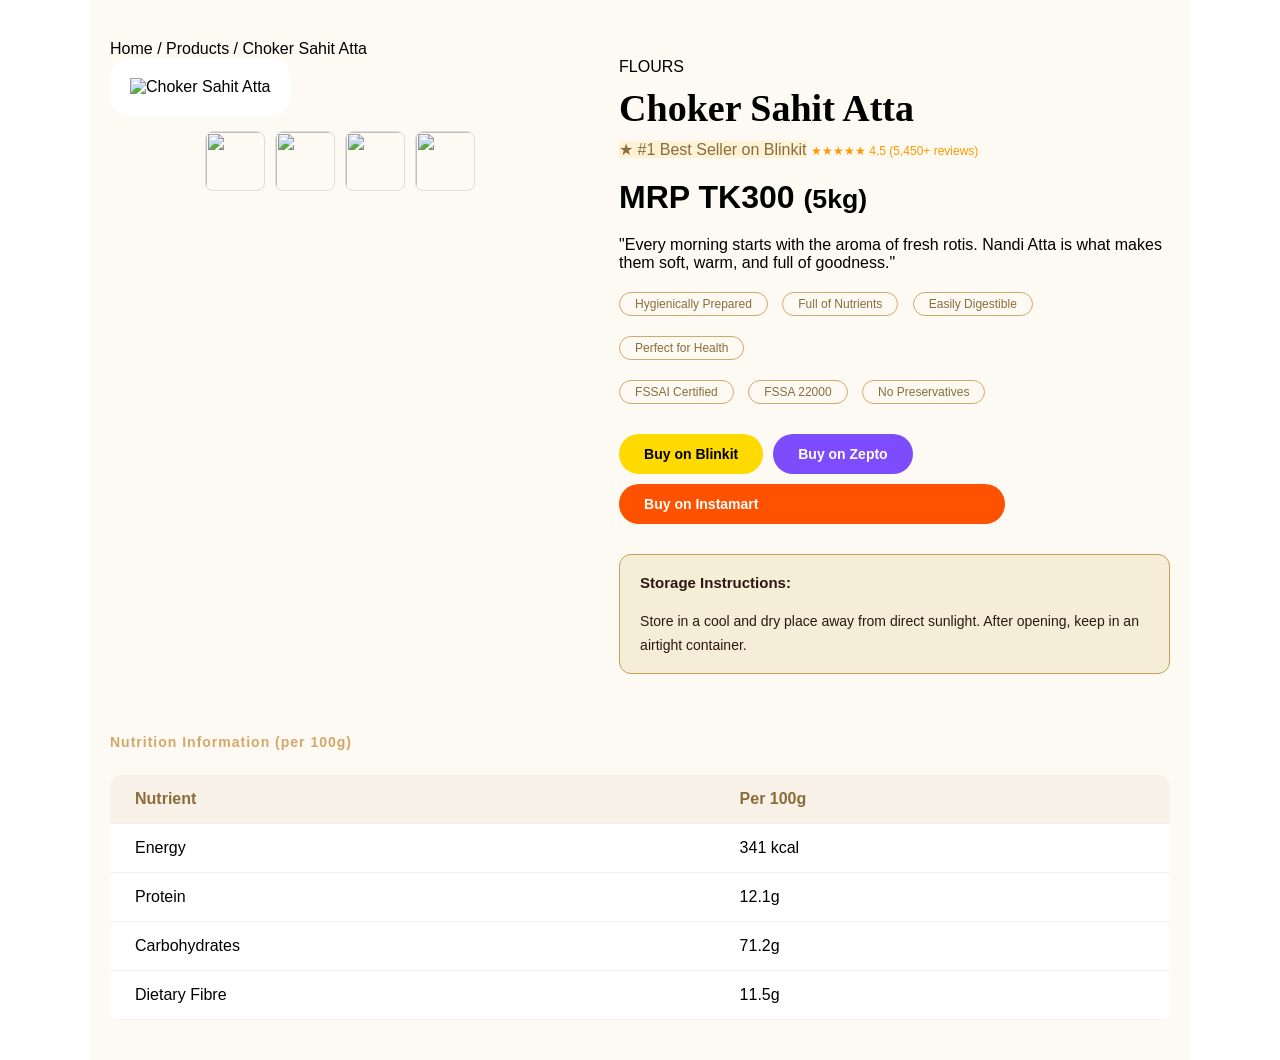
==== product.html @ 0e4a6b75 "Add files via upload" ====
<!DOCTYPE html>
<html lang="en">

<head>
    <meta charset="UTF-8">
    <meta name="viewport" content="width=device-width, initial-scale=1.0">
    <title>Ecavo Clone-Product</title>
    <link rel="stylesheet" href="style.css">
</head>

<body>
    <section class="product-page">
        <!-- Breadcrumbs -->
        <nav class="breadcrumbs">Home / Products / Choker Sahit Atta</nav>

        <div class="product-main">
            <!-- Left: Image Gallery -->
            <div class="product-gallery">
                <div class="main-img">
                    <img src="https://ecavo.in/product-images/atta-red-mockup.webp" alt="Choker Sahit Atta">
                </div>
                <div class="thumbnails">
                    <img src="https://ecavo.in/product-images/atta-red-mockup.webp" class="active">
                    <img src="https://ecavo.in/product-images/choker-sahit-atta-blinkit-1.webp">
                    <img src="https://ecavo.in/product-images/choker-sahit-atta-blinkit-3.webp">
                    <img src="https://ecavo.in/product-images/food-rotis-premium.webp">
                </div>
            </div>

            <!-- Right: Product Details -->
            <div class="product-details">
                <span class="category-tag">FLOURS</span>
                <h1>Choker Sahit Atta</h1>

                <div class="badge-row">
                    <span class="best-seller">★ #1 Best Seller on Blinkit</span>
                    <span class="rating">★★★★★ 4.5 (5,450+ reviews)</span>
                </div>

                <div class="price-box">
                    <span class="mrp">MRP TK300</span> <small>(5kg)</small>
                </div>

                <p class="product-quote">"Every morning starts with the aroma of fresh rotis. Nandi Atta is what makes
                    them soft, warm, and full of goodness."</p>

                <div class="feature-pills">
                    <span>Hygienically Prepared</span>
                    <span>Full of Nutrients</span>
                    <span>Easily Digestible</span>
                    <span>Perfect for Health</span>
                    <div class="certification">
                    <span> FSSAI Certified</span>
                    <span>FSSA 22000</span>
                    <span>No Preservatives</span>
                    </div>
                </div>

                

                <div class="buy-buttons">
                    <a href="#" class="btn blinkit">Buy on Blinkit</a>
                    <a href="#" class="btn zepto">Buy on Zepto</a>
                    <a href="#" class="btn instamart">Buy on Instamart</a>
                </div>

                <div class="storage-info">
                    <strong>Storage Instructions:</strong>
                    <p>Store in a cool and dry place away from direct sunlight. After opening, keep in an airtight
                        container.</p>
                </div>
            </div>
        </div>

        <!-- Nutrition Table -->
        <div class="nutrition-section">
            <h3>Nutrition Information (per 100g)</h3>
            <table class="nutrition-table">
                <tr>
                    <th>Nutrient</th>
                    <th>Per 100g</th>
                </tr>
                <tr>
                    <td>Energy</td>
                    <td>341 kcal</td>
                </tr>
                <tr>
                    <td>Protein</td>
                    <td>12.1g</td>
                </tr>
                <tr>
                    <td>Carbohydrates</td>
                    <td>71.2g</td>
                </tr>
                <tr>
                    <td>Dietary Fibre</td>
                    <td>11.5g</td>
                </tr>
            </table>
        </div>
    </section>

</body>

</html>
---- style.css ----
:root {
  --bg-color: #fdfaf3;
  --text-color: #4a4a4a;
  --border-color: #e0e0e0;
  --dark-bg: #1a140f;
  --gold: #c5a059;
}

/* Base Reset */
* {
  margin: 0;
  padding: 0;
  box-sizing: border-box;
  font-family: Arial, Helvetica, sans-serif;
}

.container {
  max-width: 1200px;
  margin: 0 auto;
  display: flex;
  justify-content: space-between;
  align-items: center;

}

/* Sub-Nav Bar Styling */
.sub-nav {
  background-color: #2b1810;
  padding: 8px 0;
  font-size: 13px;
}

.sub-nav .container {
  display: flex;
  justify-content: flex-end;
  max-width: 100%;
  padding: 0px 40px;
}

.sub-nav a {
  color: #ccc;
  text-decoration: none;
  margin-left: 25px;
  font-size: 12px;
}

.sub-nav a:hover {
  color: #C8A35F;
}

.sub-links {
  list-style: none;
  display: flex;
}

.sub-links li a {
  color: rgba(250, 245, 232, 0.65);
  ;
  text-decoration: none;
  margin-left: 20px;
}

/* Main Nav Bar Styling */
.main-nav {
  background-color: #fffaf5;
  padding: 20px 0;
  border-bottom: 1px solid #eee;
}

.logo {
  font-size: 24px;
  font-weight: bold;
  color: #000;
  cursor: pointer;
}

.nav-links {
  list-style: none;
  display: flex;
  align-items: center;
}


.nav-links li a {

  text-decoration: none;
  color: #4a4a4a;
  padding: 0 15px;
  font-size: 15px;
  transition: color 0.3s ease;
}

.nav-links li a:hover {
  text-decoration: underline;
  text-underline-offset: 12px;
  text-decoration-thickness: 2px;
  color: #000;
}

.nav-links li .order-btn:hover {
  text-decoration: none;
  background-color: #5a1520;
}

/* "Order Now" Button Styling */
.order-btn {
  background-color: #7d1c2b;
  color: #fff !important;
  padding: 7px 20px !important;
  border-radius: 25px;
  font-weight: bold;
}

/* Language Switcher */
.lang-switcher {
  border: 1px solid #e0e0e0;
  padding: 5px 15px;
  border-radius: 20px;
  font-size: 13px;
  color: #888;
}

.lang-switcher:hover {
  background-color: #e8e3d8;
  transition: 3s;
}

.lang-switcher .active {
  color: #c5a059;
  font-weight: bold;
}

.menu-toggle {
  display: none;
}

/*hero*/

.hero {
  background: linear-gradient(rgba(0, 0, 0, 0.5), rgba(0, 0, 0, 0.5)),
    url('https://ecavo.in/hero-bg.webp');
  background-size: cover;
  background-position: center;
  background-repeat: no-repeat;
  color: white;
  padding: 80px 0;
  height: 80vh;
  display: flex;
  align-items: center;
  animation-name: zoom;
  animation-duration: 30s;
  animation-iteration-count: infinite;
  object-fit: cover;
  animation-timing-function: ease-in-out;
}

@keyframes zoom {
  0% {
    background-position: top center;
  }

  50% {
    background-position: center;
  }

  100% {
    background-position: top center;
  }
}

.hero-wrapper {
  display: flex;
  justify-content: space-between;
  align-items: center;
}

/* Text Content Styling */
.hero-content {
  flex: 1;
  max-width: 600px;
}

.tagline_1 {
  font-size: 14px;
  letter-spacing: 2px;
  color: #ccc;
  margin-bottom: 10px;
}

.hero-content h1 {
  font-size: 48px;
  line-height: 1.2;
  margin-bottom: 20px;
  font-weight: bold;
}

.description {
  font-size: 18px;
  margin-bottom: 30px;
  opacity: 0.9;
  line-height: 1.5;
}

/* Buttons Side-by-Side */
.hero-buttons {
  display: flex;
  gap: 15px;
}

.order-btn {
  background-color: #7b1e2b;
  /* Matching red color */
  color: white;
  border: none;
  padding: 15px 30px;
  border-radius: 8px;
  font-weight: bold;
  cursor: pointer;
}

.view-btn {
  background-color: transparent;
  color: white;
  border: 1px solid white;
  padding: 15px 30px;
  border-radius: 8px;
  font-weight: bold;
  cursor: pointer;
}

/* Image and Badge Styling */
.hero-image {
  flex: 1;
  text-align: center;
  position: relative;
  animation-name: float;
  animation-duration: 3s;
  animation-iteration-count: infinite;
}

.hero-image img {
  max-width: 18.75rem;
}

.badge {
  position: absolute;
  bottom: 20px;
  right: 0;
  background-color: #e3c08d;
  /* Tan badge color */
  color: #333;
  padding: 8px 15px;
  border-radius: 5px;
  font-weight: bold;
  font-size: 12px;
  animation-name: float;
  animation-duration: 3s;
  animation-iteration-count: infinite;
}

@keyframes float {
  0% {
    transform: translateY(0);
  }

  50% {
    transform: translateY(-5px);
  }
}


/*section 2 */


.product-info-section {
  font-family: Arial, sans-serif;
  background-color: #fdfaf3;
  /* Cream background from image */
  padding: 20px 0;
  border-top: 1px solid #eee;
}

/* Features Banner styling */
.features-banner {
  display: flex;
  justify-content: center;
  flex-wrap: wrap;
  gap: 15px;
  padding-bottom: 20px;
  border-bottom: 1px solid #e0e0e0;
  font-size: 14px;
  color: #444;
}

.feature-item {
  display: flex;
  align-items: center;
  flex-wrap: wrap;
  gap: .75rem;
  border-radius: 30px;
  background-color: #fffdf7;
  border: 1px solid#ece5d2;
  padding: 5px 10px;
  color: black;

  transition:
    border-color .5s ease,
    box-shadow .5s ease,
    transform .5s ease;

}

.feature-item:hover {
  border-color: #C8A35F;
  box-shadow: 0 0 1px 0 #c8a35f;
  transform: translateY(-1px);
}

/* Buy Section styling */
.buy-section {
  display: flex;
  align-items: center;
  justify-content: center;
  flex-wrap: wrap;
  gap: 15px;
  padding-top: 20px;
}

.buy-label {
  font-weight: bold;
  color: #888;
  font-size: 12px;
  letter-spacing: 1px;
}

.shop-buttons {
  display: flex;
  gap: 10px;
}

.btn {
  padding: 8px 18px;
  border-radius: 8px;
  text-decoration: none;
  font-weight: bold;
  color: white;
  font-size: 14px;
}

/* Button Colors */
.btn-blinkit {
  background-color: #ffd500;
  color: #000;
}

.btn-blinkit:hover {
  background-color: #f9e064;
}

.btn-zepto {
  background-color: #7d4cfc;
}

.btn-zepto:hover {
  background-color: #9b76f9;
}

.btn-instamart {
  background-color: #ff5200;
}

.btn-instamart:hover {
  background-color: #f77e45;
}

.btn-bigbasket {
  background-color: #84c225;
}

.btn-bigbasket:hover {
  background-color: #b4ec60;
}

.retail-info {
  font-size: 12px;
  color: #aaa;
}



/*section 3*/

.promo-grid {
  display: flex;
  background-color: var(--dark-bg);
  min-height: 400px;
  color: white;
  text-align: center;
  overflow: hidden;
}

.grid-item {
  flex: 1;
  display: flex;
  flex-direction: column;
  justify-content: center;
  align-items: center;
}

.grid-item img {
  width: 100%;
  height: 100%;
  object-fit: cover;
}

/* Middle Content Styling */
.text-center {
  padding: 40px;
}

.subtitle {
  color: var(--gold);
  font-size: 12px;
  letter-spacing: 2px;
  margin-bottom: 20px;
}

h1 {
  font-family: 'Playfair Display', serif;
  /* Use a serif font */
  font-size: 3rem;
  margin-bottom: 20px;
}

.description {
  font-size: 14px;
  color: #ccc;
  margin-bottom: 30px;
  max-width: 300px;
}

.recipe-btn {
  background-color: var(--gold);
  color: black;
  padding: 12px 25px;
  border-radius: 25px;
  text-decoration: none;
  font-weight: bold;
}

/* Fixed Right Banner */
.fixed-banner {
  position: fixed;
  right: 0;
  top: 50%;
  transform: translateY(-50%);
  /* Centers the image perfectly vertically */
  z-index: 9999;
  /* Keeps it above all other content */
  display: block;
}

.fixed-banner img {
  width: 60px;
  /* Adjust width to fit your design */
  height: auto;
  display: block;
  transition: transform 0.3s ease;
}

/* Optional: Subtle hover effect */
.fixed-banner:hover img {
  transform: scale(1.05);
}


/*section 4*/

.announcement-bar1 {
  background-color: #f0f9f4;
  padding: 12px;
  color: #444;
  border-bottom: 1px solid #e0ece6;
}

.announcement-bar {
  display: flex;
  justify-content: center;
  align-items: center;
  gap: 10px;
  flex-wrap: wrap;
  background-color: #f5eee4;
  padding: 12px;
  text-align: center;
  font-size: 13px;
  color: #444;
  border-bottom: 1px solid #e0ece6;
}

.announcement-bar a {
  color: #000;
  font-weight: bold;
  text-decoration: underline;
}

.recipe-section {
  background-color: #faf5e8;
  padding: 48px 0;
  display: flex;
  justify-content: center;
}

/* The Main Card */
.recipe-card {
  background-color: #ffffff;
  display: flex;
  width: 100%;
  max-width: 1000px;
  border-radius: 30px;
  /* Large curved corners */
  overflow: hidden;
  /* Clips image to the corners */
  min-height: 100px;
}

/* Left Side: Image Area */
.recipe-image-container {
  flex: 1;
  /* Makes image slightly wider than text area */
  position: relative;
}

.recipe-image-container img {
  width: 100%;
  height: 100%;
  object-fit: cover;
  /* Prevents image stretching */
  display: block;
}

/* "Recipe of the Week" Tag */
.recipe-badge {
  position: absolute;
  top: 20px;
  left: 20px;
  background-color: rgba(94, 63, 41, 0.9);
  color: white;
  padding: 6px 15px;
  border-radius: 20px;
  font-size: 11px;
  font-weight: bold;
  letter-spacing: 1px;
}

/* Right Side: Text Area */
.recipe-details {
  flex: 1;
  padding: 0px 0 0px 50px;
  display: flex;
  flex-direction: column;
  justify-content: center;
}

.week-label {
  font-size: 12px;
  letter-spacing: 2px;
  color: #888;
  margin-bottom: 10px;
  text-transform: uppercase;
}

.recipe-title {
  font-family: 'Playfair Display', serif;
  /* Or Times New Roman */
  font-size: 42px;
  margin: 0 0 15px 0;
  color: #1a1a1a;
}

.recipe-text {
  color: #666;
  font-size: 16px;
  line-height: 1.5;
  margin-bottom: 25px;
}

/* Time and Ingredient Tags */
.recipe-info-row {
  display: flex;
  gap: 15px;
  margin-bottom: 35px;
  align-items: center;
}

.info-item {
  font-size: 14px;
  color: #444;
  display: flex;
  align-items: center;
  gap: 5px;
}

.tag-gray {
  background-color: #f5f5f5;
  padding: 4px 12px;
  border-radius: 15px;
}

/* Buttons */
.button-group {
  display: flex;
  gap: 15px;
}

.btn-view {
  background-color: #1a140f;
  color: white;
  padding: 12px 28px;
  border-radius: 25px;
  text-decoration: none;
  font-weight: bold;
  font-size: 14px;
}

.btn-kitchen {
  background-color: white;
  color: #1a1a1a;
  padding: 12px 28px;
  border-radius: 25px;
  text-decoration: none;
  border: 1px solid #ddd;
  font-weight: bold;
  font-size: 14px;
}

/*section 5*/

.stats-container {
  background-color: #2c1810;
  padding: 50px 20px;
  display: flex;
  flex-direction: column;
  align-items: center;
  text-align: center;
}

.section-title {
  color: #c7a252;
  font-size: 14px;
  letter-spacing: 2px;
  margin-bottom: 30px;
  font-weight: bold;
}

.stats-grid {
  display: grid;
  /*grid-template-columns: repeat(4, 1fr);*/
  grid-template-columns: repeat(auto-fit, minmax(240px, 1fr));
  gap: 20px;
  width: 100%;
  max-width: 1200px;

}


.stat-card {
  background-color: rgba(255, 255, 255, 0.03);
  border-radius: 15px;
  padding: 40px 20px;
  display: flex;
  flex-direction: column;
  align-items: center;
  justify-content: center;
  box-shadow: 0 0 2px 0 #c8a35f;
  transition:
    box-shadow .5s ease,
    transform .5s ease;
}

.stat-card:hover {
  background-color: rgba(255, 255, 255, 0.06);
  transform: translateY(-1px);
}

.icon-box {
  width: 40px;
  height: 40px;
  background-color: rgba(255, 255, 255, 0.08);
  border-radius: 8px;
  display: flex;
  align-items: center;
  justify-content: center;
  margin-bottom: 20px;
  font-size: 20px;
}

.stat-card h3 {
  color: #c5a059;
  font-size: 32px;
  margin: 0 0 10px 0;
  font-family: 'Playfair Display', serif;
}

.stat-card p {
  color: #999;
  font-size: 12px;
  letter-spacing: 1px;
  margin: 0;
  text-transform: uppercase;
}

.sub-text {
  font-size: 10px;
  color: #555;
  margin-top: 5px;
}


/*section 6*/

.testimonials-section {
  background-color: #fffdf7;
  max-width: 100vw;
  margin: 0 auto;
  font-family: 'Segoe UI', Tahoma, Geneva, Verdana, sans-serif;
}

/* Header Styles */

.testimonial {
  display: flex;
  flex-direction: column;
  padding: 64px 16px;
  justify-content: center;
  align-content: center;
  align-items: center;

}

.testimonial-header {
  text-align: center;
  margin: 0 0 40px 0;

}

.testimonial-header h2 {
  font-family: 'Segoe UI', Tahoma, Geneva, Verdana, sans-serif;
  font-size: 36px;
  font-weight: 700;
  margin: 0 0 16px 0;
  color: #2c1810;
}

.subtitle {
  font-family: 'Segoe UI', Tahoma, Geneva, Verdana, sans-serif;
  font-size: 13px;
  letter-spacing: 1.56px;
  margin: 0 0 12px 0;
  line-height: 20.8px;
  font-weight: 600;
  align-items: center;
  color: #9A7A2E;
}

.straight-from {
  font-family: 'Segoe UI', Tahoma, Geneva, Verdana, sans-serif;
  color: #6B5744;
  font-weight: 400;
  font-size: 17px;
  line-height: 29.75px;

}

.testimonial-grid {
  display: grid;
  /* grid-template-columns: repeat(3, 1fr); */
  grid-template-columns: repeat(auto-fit, minmax(300px, 1fr));
  gap: 24px;
  width: 100%;
  max-width: 1200px;
}


.t-card {
  background-color: #faf5e8;
  border-radius: 16px;
  border: 1px solid #cfc19a66;
  padding: 24px;
  display: flex;
  flex-direction: column;
  position: relative;
  transition: box-shadow 0.3s ease, transform 0.3s ease;

}

.t-card:hover {
  background-color: #FAF5E8;
  box-shadow: 0 4px 12px #2c21161a;
  transform: translateY(-2px);
}

.avatar {
  background-color: #5d1a1a;
  color: white;
  width: 40px;
  height: 40px;
  border-radius: 50%;
  display: flex;
  align-items: center;
  justify-content: center;
  font-weight: bold;
  margin-bottom: 20px;
}

.quote {
  font-size: 15px;
  line-height: 1.6;
  color: #444;
  margin-bottom: 20px;
}

.author strong {
  display: block;
  font-size: 14px;
}

.location {
  font-size: 12px;
  color: #888;
}

.product-tag {
  display: inline-block;
  background: #f8eaea;
  color: #5d1a1a;
  font-size: 10px;
  padding: 4px 10px;
  border-radius: 4px;
  margin-top: 15px;
  width: fit-content;
}

/* Brand Bar Styles */
.brand-label {
  font-family: 'Segoe UI', Tahoma, Geneva, Verdana, sans-serif;
  font-size: 15px;
  font-weight: 600;
  align-items: center;
  color: #6B5744;
  letter-spacing: 1.2px;
  text-align: center;
  width: 100%;
  margin-bottom: 20px;

}

.brand-bar {
  display: flex;
  flex-direction: column;
  text-align: center;
  width: 100%;
  align-items: center;
  justify-content: center;
  padding: 40px 0;
}

.brand-logos {
  display: grid;
  grid-template-columns: repeat(3, 1fr);
  justify-content: center;
  align-items: center;
  flex-wrap: wrap;
  margin: 0 auto;
  width: 100%;
  max-width: 860px;
  gap: 1.5rem;

}


.brand-item {
  font-family: 'Segoe UI', Tahoma, Geneva, Verdana, sans-serif;
  display: flex;
  flex-direction: column;
  justify-content: center;
  align-content: center;
  font-size: 13px;
  font-weight: 400;
  color: #6B5744;
  line-height: 17.55px;
  text-align: center;
  height: 70px;
  width: auto;

}

.brand-item img {
  /* display: block; */
  width: 100%;
  height: 100%;
  object-fit: contain;
  opacity: 0.78;
  padding-bottom: 15px;
  transition: opacity 0.3s ease, filter 0.3s ease;
}


/* Section 7 */
.difference-section {
  padding: 100px 20px;
  background-color: #ffffff;
  text-align: center;
  font-family: 'Segoe UI', Tahoma, sans-serif;
}

.header-content {
  margin-bottom: 50px;
}

.section-tag {
  color: #c5a059;
  /* Gold color */
  font-size: 12px;
  letter-spacing: 2.5px;
  font-weight: bold;
  margin-bottom: 12px;
  font-weight: 600;
}

.header-content h1 {
  font-family: 'Playfair Display', serif;
  font-size: 44px;
  color: #1a140f;
  margin: 0 0 10px 0;
  font-weight: 700;
}

.section-desc {
  color: #888;
  font-size: 16px;
  font-weight: 400;
}

/* The Grid */
.difference-grid {
  display: grid;
  /* Proper Responsive Grid */
  grid-template-columns: repeat(auto-fit, minmax(300px, 1fr));
  gap: 30px;
  max-width: 1200px;
  margin: 0 auto;
}

/* Card Styling */
.diff-card {
  background-color: #faf8f4;
  /* Light cream */
  border: 1px solid #ede8de;
  border-radius: 16px;
  min-height: 110px;
  text-align: left;
  transition: transform 0.3s ease;
}

.diff-card:hover {
  transform: translateY(-5px);
}

.icon-wrap .diff-card h3 {
  font-size: 17px;
  line-height: 27.55px;
  color: #2C1810;
  margin-bottom: 15px;
}

.diff-card p {
  font-size: 15px;
  color: #6B5744;
  line-height: 22.5px;
  margin: 0;
}


/* Section 8 */

.made-with-nandi {
  background-color: #1a140f;
  /* Dark background from image */
  padding: 80px 0;
  color: white;
  text-align: center;
}

.section-header {
  margin-bottom: 50px;
  padding: 0 20px;
}

.tagline_8 {
  color: #c5a059;
  font-size: 15px;
  margin: 0 0 12px 0;
  line-height: 24px;
  letter-spacing: 1.2px;
}

.title {
  font-family: 'Playfair Display';
  color: #FFFDF7;
  margin: 0 0 16px 0;
  font-size: 40px;
  line-height: 46px;

}

.description {
  color: #999;
  font-size: 17px;
  line-height: 27.2px;
  margin: 0 auto;
  max-width: 500px;
}

.recipe-slider {
  display: grid;
  grid-template-columns: repeat(auto-fit, minmax(240px, 1fr));
  gap: 30px;
  max-width: 1200px;
  margin: 0 auto;
  overflow-x: auto;
  /* Enables horizontal scroll */
  scroll-snap-type: x mandatory;
  /* Makes scrolling "snap" to cards */
  -webkit-overflow-scrolling: touch;
}

.recipe-slider::-webkit-scrollbar {
  display: none;
  /*Hides default scrollbar for Chrome/Safari*/
}

.recipe-card2 {
  display: flex;
  flex-direction: column;
  justify-content: center;
  align-items: center;
  min-width: 240px;
  background: #251e18;
  border-radius: 15px;
  overflow: hidden;
  text-align: left;
  flex-shrink: 0;
  scroll-snap-align: start;
}

.img-container {
  height: auto;
  width: auto;
}

.img-container img {
  width: 100%;
  height: 100%;
  object-fit: cover;
}

.card-info {
  padding: 20px;
}

.card-info h3 {
  font-size: 16px;
  margin: 0 0 5px 0;
}

.card-info p {
  font-size: 13px;
  color: #888;
  margin: 0;
}

/* Progress Bar Styling */
.slider-controls {
  padding: 40px 40px 20px;
}

.progress-bar {
  height: 3px;
  background: #333;
  width: 100%;
  max-width: 800px;
  margin: 0 auto;
  position: relative;
}

.progress-fill {
  position: absolute;
  left: 0;
  top: 0;
  height: 100%;
  width: 40%;
  /* Adjust this to show scroll progress */
  background: #c5a059;
}

.view-all {
  margin-top: 40px;
}

.btn-outline {
  border: 1px solid #c5a059;
  color: #c5a059;
  padding: 12px 30px;
  border-radius: 30px;
  text-decoration: none;
  font-size: 14px;
  display: inline-block;
}




/* Section 9 */

.featured-products {
  background-color: #fffdf7;
  padding: 64px 0px;
  text-align: center;
}

.section-header .title {
  font-family: 'Playfair Display', serif;
  color: #2C1810;
  font-size: 36px;
  line-height: 41.4px;
  margin: 0 0 16px 0;
}

.section-header .description {
  color: #6B5744;
  font-family: 'Playfair Display', serif;

  font-size: 17px;
  line-height: 29.75px;
  margin: 12px auto;

}

/* Grid Layout */

.product-grid {
  display: grid;
  grid-template-columns: repeat(auto-fit, minmax(300px, 1fr));
  gap: 30px;
  max-width: 1100px;
  margin: 40px auto;
}


/* Card Styling */
.product-card {
  background: #faf5e8;
  border-radius: 15px;
  padding: 30px 0 0 0;
  position: relative;
  transition: all 0.4s cubic-bezier(0.165, 0.84, 0.44, 1);
  border: 2px solid transparent;
  /* Hidden by default */
  cursor: pointer;
}

.product-card:hover {
  transform: translateY(-8px);
  border-color: #d4a76a;
  /* Gold border appears */
  /* box-shadow: 0 2px 1px #d4a76a; */

}

/* Badges */
.badge2 {
  position: absolute;
  top: 15px;
  right: 15px;
  font-size: 10px;
  padding: 5px 12px;
  border-radius: 20px;
  font-weight: bold;
}

.coming-soon {
  background: #ffda00;
  color: #000;
}

.best-seller {
  background: #fdf1d6;
  color: #8a6d3b;
}

.product-img img {
  height: 180px;
  width: auto;
  margin-bottom: 0 27.2px;
}

/* Typography */
.product-info h3 {
  font-size: 20px;
  margin-bottom: 5px;
}

.subtitle {
  color: #888;
  font-size: 14px;
  margin-bottom: 15px;
}

.rating {
  font-size: 12px;
  color: #ff9800;
  margin-bottom: 20px;
}

/* Buttons */
.buy-options {
  display: flex;
  flex-wrap: wrap;
  gap: 8px;
  justify-content: center;
  margin-bottom: 15px;
}

.btn-shop {
  padding: 6px 12px;
  border-radius: 8px;
  border: none;
  font-size: 11px;
  font-weight: bold;
  cursor: pointer;
  color: white;
}

.blinkit {
  background: #ffda00;
  color: #000;
}

.zepto {
  background: #7d4cfc;
  color: #fff;
}

.instamart {
  background: #ff5200;
  color: #fff;
  width: 70%;
}

.p-footer {
  margin-top: 20px;
  padding-top: 15px;
  border-top: 1px solid #eee;

  transition: 0.3s;
  border-radius: 12px;
  box-shadow: 0 2px 0.3px #d4a76a;
}

.product-card:hover .p-footer {
  opacity: 1;
  background: linear-gradient(to bottom, transparent, #be8f8f);
  /* Subtle glow */
}

.p-footer strong {
  color: white;
  font-size: 12px;
  display: block;
  padding-bottom: 10px;
}


.btn-view-all {
  background: #5d1a1a;
  color: white;
  padding: 12px 35px;
  border-radius: 30px;
  text-decoration: none;
  font-weight: bold;
  display: inline-block;
}



/* section 10 */

.order-cta-section {
  padding: 117.496px 24px;
  background-color: #fffdf7;
  /* White page background */
  display: flex;
  justify-content: center;
  box-sizing: border-box;
}

.order-container {
  background-color: #2c1810;
  /* Dark brown from image */
  width: 100%;
  max-width: 1100px;
  padding: 41.248px;
  border-radius: 16px;
  display: flex;
  align-items: center;
  justify-content: space-between;
  gap: 32px;
  color: #fff;
  text-align: left;
}

.cta-tagline_10 {
  color: #c5a059;
  /* Gold accent */
  font-size: 11px;
  letter-spacing: 2px;
  margin-bottom: 15px;
  font-weight: bold;
}

.cta-title {
  font-family: 'Playfair Display', serif;
  font-size: 36px;
  margin-bottom: 20px;
}

.cta-description {
  color: #aaa;
  font-size: 15px;
  line-height: 1.6;
  margin-bottom: 40px;
}

/* Platform Buttons */
.platform-grid {
  display: flex;
  gap: 15px;
  flex-wrap: wrap;
  margin-bottom: 35px;
}

.platform-card {
  background-color: #412f26;
  border: 1px solid rgba(255, 255, 255, 0.1);
  padding: 12px 20px;
  border-radius: 12px;
  display: flex;
  align-items: center;
  gap: 12px;
  text-decoration: none;
  color: white;
  transition: background 0.3s;
  min-width: 200px;
  cursor: pointer;
}

.platform-card:hover {
  background-color: rgba(255, 255, 255, 0.1);
}

.platform-icon {
  width: 35px;
  height: 35px;
  border-radius: 8px;
  display: flex;
  align-items: center;
  justify-content: center;
  font-weight: bold;
  font-size: 18px;
}

/* Platform Colors */
.blinkit {
  background-color: #ffda00;
  color: #000;
}

.zepto {
  background-color: #7d4cfc;
}

.instamart {
  background-color: #ff5200;
}

.platform-text strong {
  display: block;
  font-size: 14px;
}

.platform-text span {
  font-size: 11px;
  color: #888;
}

/* Browse Link Button */
.browse-link {
  background-color: transparent;
  border: 1.5px solid #80736d;
  color: #fff;
  padding: 8px 20px;
  border-radius: 12px;
  text-decoration: none;
  font-size: 15px;
  transition: 0.3s;
  cursor: pointer;
}

.browse-link:hover {
  background-color: rgba(255, 255, 255, 0.05);
}


/* Section 11 */

.press-section {
  padding: 40px 0;
  background-color: #fffdf7;
  text-align: center;
  font-family: 'Segoe UI', sans-serif;
}

.press-tagline_11 {
  color: #c5a059;
  /* Gold color from image */
  font-size: 13px;
  letter-spacing: 2px;
  font-weight: bold;
  margin-bottom: 12px;
  text-transform: uppercase;
  line-height: 20.8px;
}

/* Responsive Grid */
.press-grid {
  display: grid;
  /* Automatically handles columns: 4 on desktop, 2 on tablet, 1 on mobile */
  grid-template-columns: repeat(4, 1fr);
  gap: 12px;
  max-width: 1100px;
  margin: 0 auto 0;
}

.press-card {
  background-color: #faf5e8;
  padding: 20px 20px;
  border: 1px solid rgba(207, 193, 154, 0.3);
  border-radius: 12px;
  display: flex;
  flex-direction: column;
  align-items: center;
  justify-content: center;
  margin-bottom: 24px;
  transition: box-shadow 0.3s, transform 0.3s;
}

.press-card:hover {
  transform: translateY(-8px);
  border-color: #d4a76a;
}

.logo-box {
  height: 40px;
  display: flex;
  align-items: center;
  justify-content: center;
  margin-bottom: 20px;

}


.press-logo {
  height: 40px !important;
  width: auto !important;
  max-width: 180px;
  filter: grayscale(100%);
  /* Keeps logos professional and consistent */
  opacity: 0.8;

}

.press-quote {
  font-size: 13px;
  line-height: 1.6;
  color: #555;
  font-style: italic;
  margin: 0;
}

.press-link {
  color: #5d1a1a;
  /* Dark maroon color */
  text-decoration: none;
  font-size: 14px;
  font-weight: bold;
  border-bottom: 1px solid transparent;
  transition: border-color 0.3s;
}

.press-link:hover {
  border-color: #5d1a1a;
}



/* Section 12 */

/* Container & Header */
.instagram-showcase {
  padding: 60px 20px;
  background-color: #fdfaf3;
  text-align: center;
  font-family: 'Segoe UI', sans-serif;
}

.tagline_12 {
  color: #9a7a2e;
  font-size: 13px;
  line-height: 20.8px;
  letter-spacing: 2px;
  font-weight: bold;
  margin-bottom: 12px;
}

h2 {
  font-family: 'Playfair Display', serif;
  color: #2c1810;
  font-size: 36px;
  line-height: 41.4px;
  margin-bottom: 16px;
}

.stats-text {
  color: #666;
  font-size: 17px;
  line-height: 29.75px;
  margin: 0 auto;
  margin-bottom: 40px;
  max-width: 500px;
}

/* Grid & Cards */
.ig-grid {
  display: grid;
  grid-template-columns: repeat(auto-fit, minmax(300px, 1fr));
  gap: 20px;
  max-width: 1200px;
  margin: 0 auto;
}

.ig-card {
  position: relative;
  aspect-ratio: 9 / 11;
  /* Instagram post ratio */
  border-radius: 20px;
  overflow: hidden;
  background: #000;
  cursor: pointer;
}

/* THE AUTOPLAY VIDEO */
.bg-video {
  width: 100%;
  height: 100%;
  object-fit: cover;
  /* Ensures video fills card without stretching */
}

/* Stats Overlay */
.ig-overlay {
  position: absolute;
  bottom: 0;
  width: 100%;
  padding: 20px;
  text-align: left;
  color: white;
  background: linear-gradient(transparent, rgba(0, 0, 0, 0.8));
}

.stats-row {
  display: flex;
  gap: 15px;
  font-size: 12px;
  font-weight: bold;
  margin-bottom: 5px;
}

.handle {
  font-size: 11px;
  opacity: 0.8;
  margin: 0;
}

.ig-footer {
  margin-top: 30px;
}

.ig-footer a {
  color: #000;
  text-decoration: none;
  font-weight: bold;
  font-size: 14px;
}



/* Section 13 */

.faq-section {
  padding: 64px 0;
  background-color: #fdfaf3;
  /* Cream background */
  text-align: center;
  font-family: 'Segoe UI', Tahoma, sans-serif;
}

.faq-header {
  margin-bottom: 40px;
}

.tagline_13 {
  color: #c5a059;
  font-size: 13px;
  line-height: 20.8px;
  letter-spacing: 2px;
  font-weight: bold;
  font-style: normal;
}

h2 {
  font-family: 'Playfair Display', serif;
  font-size: 42px;
  margin: 10px 0;
  color: #1a140f;
}

.faq-container {
  max-width: 750px;
  margin: 0 auto;
  text-align: left;
}

/* Individual Accordion Styling */
details {
  background: #fffdf7;
  margin-bottom: 15px;
  border: 1px solid #e6dec9;
  border-radius: 12px;
  overflow: hidden;
  transition: all 0.3s ease;
}

/* Question Styling */
summary {
  padding: 20px 25px;
  font-weight: 600;
  font-size: 16px;
  cursor: pointer;
  list-style: none;
  display: flex;
  justify-content: space-between;
  align-items: center;
  color: #2c1810;
}

summary::-webkit-details-marker {
  display: none;
}


/* Arrow Icon */
summary .icon::before {
  content: '⌵';
  font-size: 20px;
  transition: transform 0.3s;
  color: #888;
}

/* When open: change border color and rotate arrow */
details[open] {
  border-color: #5d1a1a;
}

details[open] summary .icon::before {
  transform: rotate(180deg);
}

/* Answer Content */
.content {
  padding: 0 25px 25px;
  font-size: 14.5px;
  line-height: 1.6;
  color: #666;
}

.content a {
  color: #5d1a1a;
  text-decoration: underline;
  font-weight: bold;
}



/* Section 14 */

.main-footer {
  background-color: #2b1810;
  color: #d4a76a;
  padding: 80px 40px 40px;
  font-family: 'Segoe UI', sans-serif;
}

/* 1. Targeting all footer links */
.main-footer a {
  text-decoration: none;
  color: #a88a5e;
  transition: all 0.3s ease;
  display: inline-block;
}

/* 2. Targeting contact text items */
.contact-item {
  cursor: pointer;
  transition: all 0.3s ease;
}

/* 3. The Hover Effect: Golden + Underline */
.main-footer a:hover,
.contact-item:hover {
  color: #ffda00 !important;
  text-decoration: underline !important;
  text-underline-offset: 5px;
 
}

.social-icons a:hover {
  text-decoration: none !important;
  /* Icons usually don't need underlines */
  transform: scale(1.2);
}

.footer-container {
  display: grid;
  grid-template-columns: 1.5fr 1fr 1fr 1.5fr 1.5fr;
  gap: 40px;
  max-width: 1300px;
  margin: 0 auto;
  border-bottom: 1px solid rgba(212, 167, 106, 0.2);
  padding-bottom: 60px;
}

/* Typography */
.footer-logo {
  font-size: 32px;
  color: #fff;
  margin: 0;
}

.brand-sub {
  font-size: 14px;
  margin: 5px 0;
  letter-spacing: 2px;
}

.tagline_14 {
  color: #d4a76a;
  font-style: italic;
  margin-top: 20px;
}

h3 {
  font-size: 14px;
  letter-spacing: 1px;
  margin-bottom: 25px;
  color: #d4a76a;
  font-weight: bold;
}

.contact-i {
  display: inline-flex;
  flex-direction: column;
  font-weight: 400;
  font-size: 13px;
}

/* Lists */
ul {
  list-style: none;
  padding: 0;
}

ul li {
  margin-bottom: 12px;
}

ul li a {
  text-decoration: none;
  color: #a88a5e;
  font-size: 14px;
  transition: 0.3s;
}

ul li a:hover {
  color: #fff;
}

/* Badges */
.badge {
  display: inline-block;
  background: #e8f5e9;
  color: #2e7d32;
  padding: 5px 15px;
  border-radius: 20px;
  font-size: 12px;
  font-weight: bold;
  margin-top: 15px;
}

.fssai-no {
  display: block;
  font-size: 10px;
  color: #888;
  margin: 5px 0;
}

.award-item {
  font-size: 12px;
  margin-top: 15px;
  display: flex;
  align-items: center;
}

/* Bottom Bar */
.footer-bottom-links {
  max-width: 1300px;
  margin: 40px auto 0;
}

.team-links p {
  font-size: 12px;
  font-weight: bold;
  margin-bottom: 15px;
}

.links-row {
  display: flex;
  flex-wrap: wrap;
  gap: 50px;
  margin-bottom: 40px;
}

.links-row a {
  text-decoration: none;
  color: #bcb3a3;
  font-size: 13px;
}

.links-row a:hover{
  color:white !important;
}

.copyright-bar {
  display: flex;
  justify-content: space-between;
  font-size: 12px;
  color: #88745a;
  border-top: 1px solid rgba(212, 167, 106, 0.1);
  padding-top: 20px;
}

.legal-links a {
  color: #88745a;
  text-decoration: none;
}











/* Sub-section 1 product.html*/

.product-page {
    max-width: 1100px;
    margin: 0 auto;
    padding: 40px 20px;
    background-color: #fdfaf3;
    font-family: sans-serif;
}

.product-main {
    display: flex;
    gap: 50px;
    margin-bottom: 60px;
}

/* Gallery Styling */
.product-gallery { flex: 1; }
.main-img img { width: 100%; border-radius: 20px; background: white; padding: 20px; }
.thumbnails { display: flex; gap: 10px; margin-top: 15px; justify-content: center; }
.thumbnails img { width: 60px; height: 60px; border-radius: 8px; cursor: pointer; border: 1px solid #ddd; }

/* Details Styling */
.product-details { flex: 1.2; text-align: left; }
h1 { font-family: 'Playfair Display', serif; font-size: 38px; margin: 10px 0; }
.price-box { font-size: 32px; font-weight: bold; margin: 20px 0; }

.feature-pills span {
    display: inline-flex;
    padding: 4px 15px;
    border: 1px solid #d4a76a;
    border-radius: 12px;
    font-size: 12px;
    margin-right: 10px;
    margin-top: 20px;
    color: #8a6d3b;
}

.certificaton{
    display: flex;
    flex-wrap: wrap;
    gap: 20px;
    padding: 6px 15px;
    border: 1px solid #d4a76a;
    border-radius: 12px;
    font-size: 12px;
    margin-right: 10px;
    margin-top: 20px;
    color: #8a6d3b;
}

/* Platform Buttons */
.buy-buttons { display: flex; flex-wrap: wrap; gap: 10px; margin: 30px 0; }
.btn { padding: 12px 25px; border-radius: 30px; text-decoration: none; color: white; font-weight: bold; font-size: 14px; }
.blinkit { background: #ffda00; color: #000; }
.zepto { background: #7d4cfc; }
.instamart { background: #ff5200; }


/* storage-info button designing */

.storage-info {
  border: 1px solid var(--gold);
  margin-top: 16px;
  padding: 16px 20px;
  border-radius: 12px;
  background-color: #f5edd8;
}

.storage-info strong{
  color: #2C1810;
  font-size: 15px;
  line-height: 24px;
}

.storage-info p{
   color: #2C1810;
  font-size: 14px;
  line-height: 24px;
  padding-top: 14px;
}

/* Table Styling */
.nutrition-table { width: 100%; border-collapse: collapse; margin-top: 20px; background: white; border-radius: 12px; overflow: hidden; }
.nutrition-table th, .nutrition-table td { padding: 15px 25px; text-align: left; border-bottom: 1px solid #eee; }
.nutrition-table th { background: #f8f1e7; color: #8a6d3b; }

/* Responsive Fix */
@media (max-width: 850px) {
    .product-main { flex-direction: column; }
    .product-details { text-align: center; }
    .buy-buttons { justify-content: center; }
}














/* Mobile Responsiveness */
@media (max-width: 768px) {

  .sub-nav {
    display: none;
  }

  .main-nav .container {
    padding: 10px 20px;
    position: relative;
  }

  .nav-right {
    display: flex;
    align-items: center;
    gap: 15px;
  }

  .hamburger {
    display: flex;
    flex-direction: column;
    gap: 4px;
    z-index: 2000;
  }

  .hamburger span {
    width: 25px;
    height: 3px;
    background-color: #333;
    transition: 0.3s;
  }

  /* 3. Full Screen Mobile Menu */
  .nav-links {
    display: none;
    position: fixed;
    top: 0;
    left: 0;
    width: 100vw;
    height: 100vh;
    background-color: #fffaf5;
    flex-direction: column;
    justify-content: center;
    align-items: center;
    z-index: 1500;
  }

  .nav-links li {
    margin: 15px 0;
  }

  .nav-links li a {
    font-size: 22px;
  }

  /* 4. Show Menu Logic */
  .menu-toggle:checked~.nav-links {
    display: flex;
  }

  /* 5. Hamburger to 'X' Animation */
  .menu-toggle:checked~.nav-right .hamburger span:nth-child(1) {
    transform: translateY(8px) rotate(45deg);
  }

  .menu-toggle:checked~.nav-right .hamburger span:nth-child(2) {
    opacity: 0;
  }

  .menu-toggle:checked~.nav-right .hamburger span:nth-child(3) {
    transform: translateY(-8px) rotate(-45deg);
  }

  /* 6. Fix Hero Section Image Overflow */
  .hero {
    height: auto;
    padding: 60px 0;
  }

  .hero-wrapper {
    flex-direction: column;
    text-align: center;
    gap: 30px;
  }

  .hero-content h1 {
    font-size: 32px;
  }

  .hero-image {
    width: 100%;
    display: flex;
    justify-content: center;
  }

  .hero-image img {
    max-width: 80%;
    /* Keeps image inside container */
    height: auto;
  }

  .badge {
    right: 10%;
    /* Center the badge better on mobile */
    bottom: 0;
  }

  /*section 2*/

  .features-banner,
  .buy-section {
    flex-direction: column;
    align-items: center;
    text-align: center;
  }

  .shop-buttons {
    flex-wrap: wrap;
    justify-content: center;
  }

  /*section 3*/

  .promo-grid {
    flex-direction: column;
  }

  .img-left,
  .img-right {
    height: 250px;
  }

  .fixed-banner img {
    width: 45px;
    /* Smaller size for mobile screens */
  }

  /*section 4*/

  .recipe-card {
    flex-direction: column;
    /* Stack vertically on phones */
    border-radius: 20px;
  }

  .recipe-image-container {
    height: 250px;
    /* Fixed height for image on mobile */
  }

  .recipe-details {
    padding: 30px 20px;
  }

  .recipe-title {
    font-size: 32px;
  }

  .button-group {
    flex-direction: column;
  }

  .button-group a {
    text-align: center;
  }

  /*section 5*/
  .stat-card {
    padding: 20px 10px;
  }


  /* section 6 */

  .testimonial-header h2 {
    font-size: 28px;
  }

  .t-card {
    padding: 20px;
  }

  /* Section 7 */
  .header-content h1 {
    font-size: 30px;
  }

  /* Section 8 */
  .title {
    font-size: 32px;
  }

  .recipe-slider {
    padding: 20px;
  }

  /* Section 9 */

  .product-grid {
    grid-template-columns: 1fr;
  }

  .product-card {
    max-width: 240px;
    margin: 0 auto;
  }

  /* Section 10 */
  .order-container {
    padding: 40px 25px;
    border-radius: 15px;
  }

  .platform-card {
    width: 100%;
  }

  .cta-title {
    font-size: 28px;
  }

  /* Section 11 */

  .press-section {
    padding: 60px 15px;
  }

  .press-card {
    padding: 30px 20px;
  }

  .press-grid {
    grid-template-columns: repeat(auto-fit, minmax(250px, 1fr));
  }

/* section 12 */

  .ig-grid {
    grid-template-columns: 1fr;
    max-width: 400px;
  }

  h2 {
    font-size: 28px;
  }


  /* Section 13 */

    h2 {
    font-size: 32px;
  }

  summary {
    padding: 15px 20px;
    font-size: 15px;
  }


  /* Section 14 */


   .footer-container {
    grid-template-columns: 1fr;
  }

  .brand-info {
    grid-column: span 1;
  }

  .links-row {
    flex-direction: column;
    gap: 10px;
  }

  .copyright-bar {
    flex-direction: column;
    gap: 10px;
    text-align: center;
  }


}
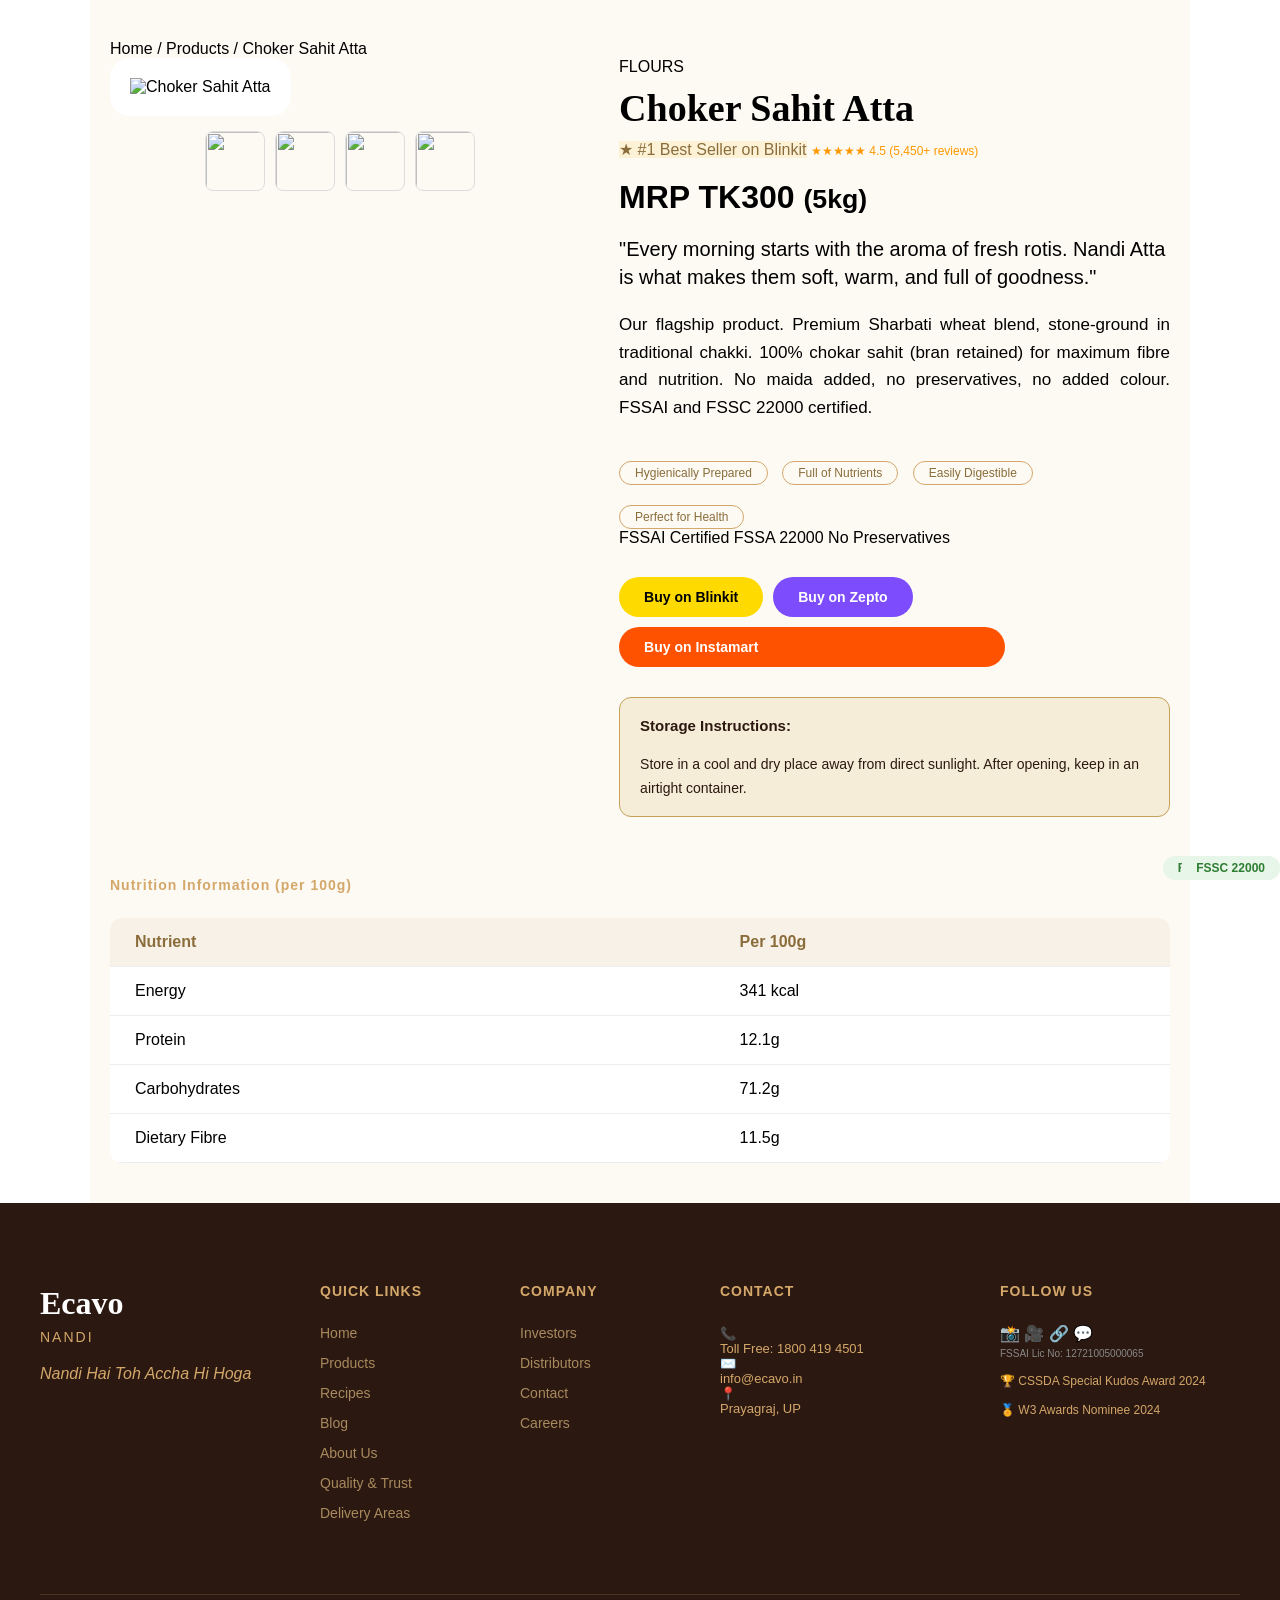
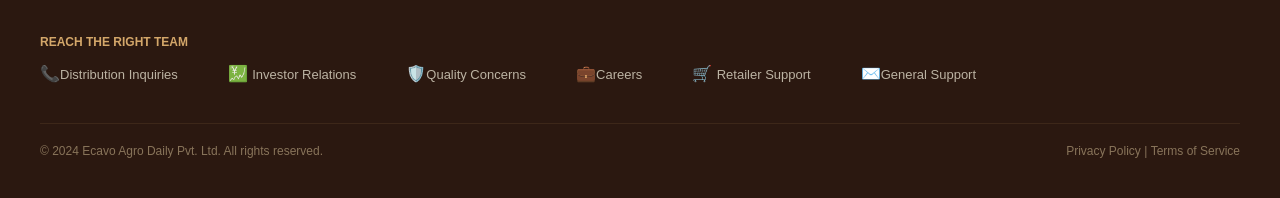
==== commit 17e6f8f8: "Add files via upload" ====
--- a/product.html
+++ b/product.html
@@ -40,20 +40,27 @@
                 <div class="price-box">
                     <span class="mrp">MRP TK300</span> <small>(5kg)</small>
                 </div>
-
+                
+                <div class="pre-phase">
                 <p class="product-quote">"Every morning starts with the aroma of fresh rotis. Nandi Atta is what makes
                     them soft, warm, and full of goodness."</p>
+                </div>
+                <div class="post-phase">
+                <span>Our flagship product. Premium Sharbati wheat blend, stone-ground in traditional chakki. 100% chokar sahit (bran retained) for maximum fibre and nutrition. No maida added, no preservatives, no added colour. FSSAI and FSSC 22000 certified.</span>
+                </div>
 
                 <div class="feature-pills">
                     <span>Hygienically Prepared</span>
                     <span>Full of Nutrients</span>
                     <span>Easily Digestible</span>
                     <span>Perfect for Health</span>
-                    <div class="certification">
+                    
+                </div>
+
+                <div class="certification">
                     <span> FSSAI Certified</span>
                     <span>FSSA 22000</span>
                     <span>No Preservatives</span>
-                    </div>
                 </div>
 
                 
@@ -100,6 +107,96 @@
         </div>
     </section>
 
+
+
+
+
+
+    <!-- Footer Section -->
+
+    <footer class="main-footer">
+  <div class="footer-container">
+    <!-- 1. Brand Section -->
+    <div class="footer-col brand-info">
+      <h2 class="footer-logo">Ecavo</h2>
+      <p class="brand-sub">NANDI</p>
+      <p class="tagline_14">Nandi Hai Toh Accha Hi Hoga</p>
+    </div>
+
+    <!-- 2. Quick Links -->
+    <div class="footer-col">
+      <h3>QUICK LINKS</h3>
+      <ul>
+        <li><a href="#">Home</a></li>
+        <li><a href="#">Products</a></li>
+        <li><a href="#">Recipes</a></li>
+        <li><a href="#">Blog</a></li>
+        <li><a href="#">About Us</a></li>
+        <li><a href="#">Quality & Trust</a></li>
+        <li><a href="#">Delivery Areas</a></li>
+      </ul>
+    </div>
+
+    <!-- 3. Company -->
+    <div class="footer-col">
+      <h3>COMPANY</h3>
+      <ul>
+        <li><a href="#">Investors</a></li>
+        <li><a href="#">Distributors</a></li>
+        <li><a href="#">Contact</a></li>
+        <li><a href="#">Careers</a></li>
+      </ul>
+    </div>
+
+    <!-- 4. Contact -->
+    <div class="footer-col">
+      <h3>CONTACT</h3>
+      <div class="contact-i">
+      <span>📞<p class="contact-item"> Toll Free: 1800 419 4501</p></span>
+      <span>✉️<p class="contact-item"> info@ecavo.in</p></span>
+      <span>📍<p class="contact-item"> Prayagraj, UP</p></span>
+      </div>
+    </div>
+
+    <!-- 5. Follow Us & Certifications -->
+    <div class="footer-col follow-col">
+      <h3>FOLLOW US</h3>
+      <div class="social-icons">
+        <a href="#">📸</a> <a href="#">🎥</a> <a href="#">🔗</a> <a href="#">💬</a>
+      </div>
+      <div class="cert-badges">
+        <span class="badge fssai">FSSAI Certified</span>
+        <span class="fssai-no">FSSAI Lic No: 12721005000065</span>
+        <span class="badge fssc">FSSC 22000</span>
+      </div>
+      <div class="award-item">🏆 CSSDA Special Kudos Award 2024</div>
+      <div class="award-item">🏅 W3 Awards Nominee 2024</div>
+    </div>
+  </div>
+
+  <!-- Bottom Bar: Reach the Right Team -->
+  <div class="footer-bottom-links">
+    <div class="team-links">
+      <p>REACH THE RIGHT TEAM</p>
+      <div class="links-row">
+       <span>📞<a href="#">Distribution Inquiries</a></span> 
+       <span>💹 <a href="#">Investor Relations</a></span>
+        <span>🛡️<a href="#">Quality Concerns</a></span>
+       <span>💼<a href="#"> Careers</a></span>
+       <span>🛒 <a href="#"> Retailer Support</a></span>
+       <span>✉️<a href="#"> General Support</a></span>
+      </div>
+    </div>
+    
+    <div class="copyright-bar">
+      <span>© 2024 Ecavo Agro Daily Pvt. Ltd. All rights reserved.</span>
+      <div class="legal-links">
+        <a href="#">Privacy Policy</a> | <a href="#">Terms of Service</a>
+      </div>
+    </div>
+  </div>
+</footer>
+
 </body>
 
 </html>
--- a/style.css
+++ b/style.css
@@ -1920,6 +1920,19 @@
 h1 { font-family: 'Playfair Display', serif; font-size: 38px; margin: 10px 0; }
 .price-box { font-size: 32px; font-weight: bold; margin: 20px 0; }
 
+.pre-phase{
+  font-size: 20px;
+  line-height: 27.5px;
+  padding-bottom: 20px;
+}
+
+.post-phase{
+   font-size: 17px;
+  line-height: 27.5px;
+  padding-bottom: 20px;
+  text-align: justify;
+}
+
 .feature-pills span {
     display: inline-flex;
     padding: 4px 15px;
@@ -1931,7 +1944,7 @@
     color: #8a6d3b;
 }
 
-.certificaton{
+.certificaton span{
     display: flex;
     flex-wrap: wrap;
     gap: 20px;
@@ -1980,12 +1993,7 @@
 .nutrition-table th, .nutrition-table td { padding: 15px 25px; text-align: left; border-bottom: 1px solid #eee; }
 .nutrition-table th { background: #f8f1e7; color: #8a6d3b; }
 
-/* Responsive Fix */
-@media (max-width: 850px) {
-    .product-main { flex-direction: column; }
-    .product-details { text-align: center; }
-    .buy-buttons { justify-content: center; }
-}
+
 
 
 
@@ -2282,4 +2290,19 @@
   }
 
 
+
+
+
+
+
+
+
+
+/* Sub-section 1 product.html */
+
+    .product-main { flex-direction: column; }
+    .product-details { text-align: center; }
+    .buy-buttons { justify-content: center; }
+
+
 }
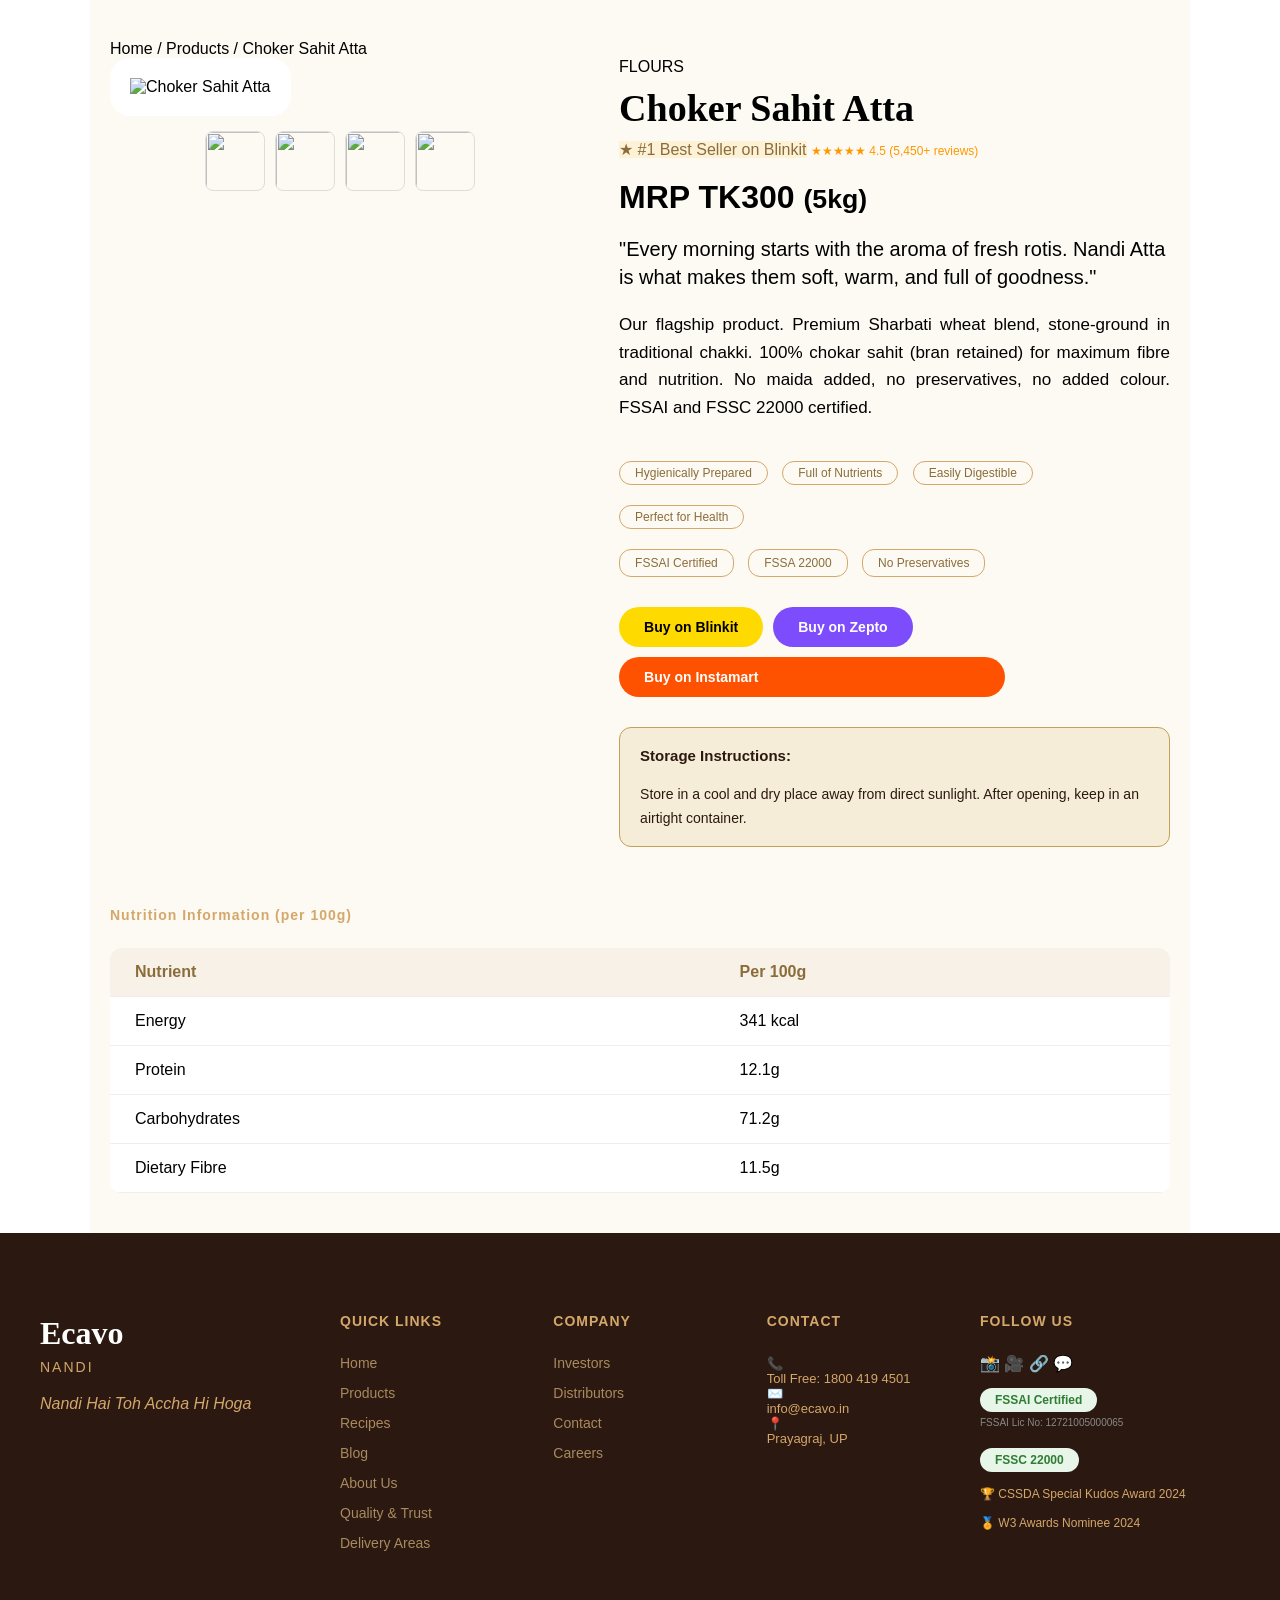
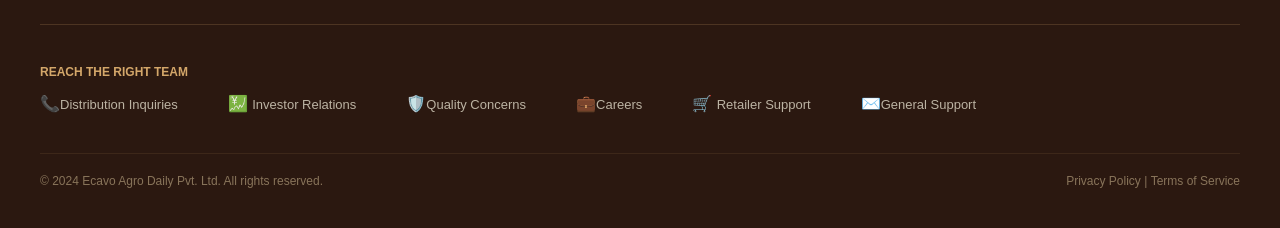
==== commit 7fabb195: "Add files via upload" ====
--- a/product.html
+++ b/product.html
@@ -2,200 +2,202 @@
 <html lang="en">
 
 <head>
-    <meta charset="UTF-8">
-    <meta name="viewport" content="width=device-width, initial-scale=1.0">
-    <title>Ecavo Clone-Product</title>
-    <link rel="stylesheet" href="style.css">
+  <meta charset="UTF-8">
+  <meta name="viewport" content="width=device-width, initial-scale=1.0">
+  <title>Ecavo Clone-Product</title>
+  <link rel="stylesheet" href="style.css">
 </head>
 
 <body>
-    <section class="product-page">
-        <!-- Breadcrumbs -->
-        <nav class="breadcrumbs">Home / Products / Choker Sahit Atta</nav>
-
-        <div class="product-main">
-            <!-- Left: Image Gallery -->
-            <div class="product-gallery">
-                <div class="main-img">
-                    <img src="https://ecavo.in/product-images/atta-red-mockup.webp" alt="Choker Sahit Atta">
-                </div>
-                <div class="thumbnails">
-                    <img src="https://ecavo.in/product-images/atta-red-mockup.webp" class="active">
-                    <img src="https://ecavo.in/product-images/choker-sahit-atta-blinkit-1.webp">
-                    <img src="https://ecavo.in/product-images/choker-sahit-atta-blinkit-3.webp">
-                    <img src="https://ecavo.in/product-images/food-rotis-premium.webp">
-                </div>
-            </div>
-
-            <!-- Right: Product Details -->
-            <div class="product-details">
-                <span class="category-tag">FLOURS</span>
-                <h1>Choker Sahit Atta</h1>
-
-                <div class="badge-row">
-                    <span class="best-seller">★ #1 Best Seller on Blinkit</span>
-                    <span class="rating">★★★★★ 4.5 (5,450+ reviews)</span>
-                </div>
-
-                <div class="price-box">
-                    <span class="mrp">MRP TK300</span> <small>(5kg)</small>
-                </div>
-                
-                <div class="pre-phase">
-                <p class="product-quote">"Every morning starts with the aroma of fresh rotis. Nandi Atta is what makes
-                    them soft, warm, and full of goodness."</p>
-                </div>
-                <div class="post-phase">
-                <span>Our flagship product. Premium Sharbati wheat blend, stone-ground in traditional chakki. 100% chokar sahit (bran retained) for maximum fibre and nutrition. No maida added, no preservatives, no added colour. FSSAI and FSSC 22000 certified.</span>
-                </div>
-
-                <div class="feature-pills">
-                    <span>Hygienically Prepared</span>
-                    <span>Full of Nutrients</span>
-                    <span>Easily Digestible</span>
-                    <span>Perfect for Health</span>
-                    
-                </div>
-
-                <div class="certification">
-                    <span> FSSAI Certified</span>
-                    <span>FSSA 22000</span>
-                    <span>No Preservatives</span>
-                </div>
-
-                
-
-                <div class="buy-buttons">
-                    <a href="#" class="btn blinkit">Buy on Blinkit</a>
-                    <a href="#" class="btn zepto">Buy on Zepto</a>
-                    <a href="#" class="btn instamart">Buy on Instamart</a>
-                </div>
-
-                <div class="storage-info">
-                    <strong>Storage Instructions:</strong>
-                    <p>Store in a cool and dry place away from direct sunlight. After opening, keep in an airtight
-                        container.</p>
-                </div>
-            </div>
-        </div>
-
-        <!-- Nutrition Table -->
-        <div class="nutrition-section">
-            <h3>Nutrition Information (per 100g)</h3>
-            <table class="nutrition-table">
-                <tr>
-                    <th>Nutrient</th>
-                    <th>Per 100g</th>
-                </tr>
-                <tr>
-                    <td>Energy</td>
-                    <td>341 kcal</td>
-                </tr>
-                <tr>
-                    <td>Protein</td>
-                    <td>12.1g</td>
-                </tr>
-                <tr>
-                    <td>Carbohydrates</td>
-                    <td>71.2g</td>
-                </tr>
-                <tr>
-                    <td>Dietary Fibre</td>
-                    <td>11.5g</td>
-                </tr>
-            </table>
-        </div>
-    </section>
-
-
-
-
-
-
-    <!-- Footer Section -->
-
-    <footer class="main-footer">
-  <div class="footer-container">
-    <!-- 1. Brand Section -->
-    <div class="footer-col brand-info">
-      <h2 class="footer-logo">Ecavo</h2>
-      <p class="brand-sub">NANDI</p>
-      <p class="tagline_14">Nandi Hai Toh Accha Hi Hoga</p>
-    </div>
-
-    <!-- 2. Quick Links -->
-    <div class="footer-col">
-      <h3>QUICK LINKS</h3>
-      <ul>
-        <li><a href="#">Home</a></li>
-        <li><a href="#">Products</a></li>
-        <li><a href="#">Recipes</a></li>
-        <li><a href="#">Blog</a></li>
-        <li><a href="#">About Us</a></li>
-        <li><a href="#">Quality & Trust</a></li>
-        <li><a href="#">Delivery Areas</a></li>
-      </ul>
-    </div>
-
-    <!-- 3. Company -->
-    <div class="footer-col">
-      <h3>COMPANY</h3>
-      <ul>
-        <li><a href="#">Investors</a></li>
-        <li><a href="#">Distributors</a></li>
-        <li><a href="#">Contact</a></li>
-        <li><a href="#">Careers</a></li>
-      </ul>
-    </div>
-
-    <!-- 4. Contact -->
-    <div class="footer-col">
-      <h3>CONTACT</h3>
-      <div class="contact-i">
-      <span>📞<p class="contact-item"> Toll Free: 1800 419 4501</p></span>
-      <span>✉️<p class="contact-item"> info@ecavo.in</p></span>
-      <span>📍<p class="contact-item"> Prayagraj, UP</p></span>
-      </div>
-    </div>
-
-    <!-- 5. Follow Us & Certifications -->
-    <div class="footer-col follow-col">
-      <h3>FOLLOW US</h3>
-      <div class="social-icons">
-        <a href="#">📸</a> <a href="#">🎥</a> <a href="#">🔗</a> <a href="#">💬</a>
-      </div>
-      <div class="cert-badges">
-        <span class="badge fssai">FSSAI Certified</span>
-        <span class="fssai-no">FSSAI Lic No: 12721005000065</span>
-        <span class="badge fssc">FSSC 22000</span>
-      </div>
-      <div class="award-item">🏆 CSSDA Special Kudos Award 2024</div>
-      <div class="award-item">🏅 W3 Awards Nominee 2024</div>
-    </div>
-  </div>
-
-  <!-- Bottom Bar: Reach the Right Team -->
-  <div class="footer-bottom-links">
-    <div class="team-links">
-      <p>REACH THE RIGHT TEAM</p>
-      <div class="links-row">
-       <span>📞<a href="#">Distribution Inquiries</a></span> 
-       <span>💹 <a href="#">Investor Relations</a></span>
-        <span>🛡️<a href="#">Quality Concerns</a></span>
-       <span>💼<a href="#"> Careers</a></span>
-       <span>🛒 <a href="#"> Retailer Support</a></span>
-       <span>✉️<a href="#"> General Support</a></span>
-      </div>
-    </div>
-    
-    <div class="copyright-bar">
-      <span>© 2024 Ecavo Agro Daily Pvt. Ltd. All rights reserved.</span>
-      <div class="legal-links">
-        <a href="#">Privacy Policy</a> | <a href="#">Terms of Service</a>
-      </div>
-    </div>
-  </div>
-</footer>
+  <section class="product-page">
+    <!-- Breadcrumbs -->
+    <nav class="breadcrumbs"><a href="index.html">Home</a> / Products / Choker Sahit Atta</nav>
+
+    <div class="product-main">
+      <!-- Left: Image Gallery -->
+      <div class="product-gallery">
+        <div class="main-img">
+          <img src="https://ecavo.in/product-images/atta-red-mockup.webp" alt="Choker Sahit Atta">
+        </div>
+        <div class="thumbnails">
+          <img src="https://ecavo.in/product-images/atta-red-mockup.webp" class="active">
+          <img src="https://ecavo.in/product-images/choker-sahit-atta-blinkit-1.webp">
+          <img src="https://ecavo.in/product-images/choker-sahit-atta-blinkit-3.webp">
+          <img src="https://ecavo.in/product-images/food-rotis-premium.webp">
+        </div>
+      </div>
+
+      <!-- Right: Product Details -->
+      <div class="product-details">
+        <span class="category-tag">FLOURS</span>
+        <h1>Choker Sahit Atta</h1>
+
+        <div class="badge-row">
+          <span class="best-seller">★ #1 Best Seller on Blinkit</span>
+          <span class="rating">★★★★★ 4.5 (5,450+ reviews)</span>
+        </div>
+
+        <div class="price-box">
+          <span class="mrp">MRP TK300</span> <small>(5kg)</small>
+        </div>
+
+        <div class="pre-phase">
+          <p class="product-quote">"Every morning starts with the aroma of fresh rotis. Nandi Atta is what makes
+            them soft, warm, and full of goodness."</p>
+        </div>
+        <div class="post-phase">
+          <span>Our flagship product. Premium Sharbati wheat blend, stone-ground in traditional chakki. 100% chokar
+            sahit (bran retained) for maximum fibre and nutrition. No maida added, no preservatives, no added colour.
+            FSSAI and FSSC 22000 certified.</span>
+        </div>
+
+        <div class="feature-pills">
+          <span>Hygienically Prepared</span>
+          <span>Full of Nutrients</span>
+          <span>Easily Digestible</span>
+          <span>Perfect for Health</span>
+
+        </div>
+
+        <div class="certification">
+          <span> FSSAI Certified</span>
+          <span>FSSA 22000</span>
+          <span>No Preservatives</span>
+        </div>
+
+
+
+        <div class="buy-buttons">
+          <a href="#" class="btn blinkit">Buy on Blinkit</a>
+          <a href="#" class="btn zepto">Buy on Zepto</a>
+          <a href="#" class="btn instamart">Buy on Instamart</a>
+        </div>
+
+        <div class="storage-info">
+          <strong>Storage Instructions:</strong>
+          <p>Store in a cool and dry place away from direct sunlight. After opening, keep in an airtight
+            container.</p>
+        </div>
+      </div>
+    </div>
+
+    <!-- Nutrition Table -->
+    <div class="nutrition-section">
+      <h3>Nutrition Information (per 100g)</h3>
+      <table class="nutrition-table">
+        <tr>
+          <th>Nutrient</th>
+          <th>Per 100g</th>
+        </tr>
+        <tr>
+          <td>Energy</td>
+          <td>341 kcal</td>
+        </tr>
+        <tr>
+          <td>Protein</td>
+          <td>12.1g</td>
+        </tr>
+        <tr>
+          <td>Carbohydrates</td>
+          <td>71.2g</td>
+        </tr>
+        <tr>
+          <td>Dietary Fibre</td>
+          <td>11.5g</td>
+        </tr>
+      </table>
+    </div>
+  </section>
+
+
+
+
+
+
+  <!-- Footer Section -->
+
+  <footer class="main-footer">
+    <div class="footer-container">
+      <!-- 1. Brand Section -->
+      <div class="footer-col brand-info">
+        <h2 class="footer-logo">Ecavo</h2>
+        <p class="brand-sub">NANDI</p>
+        <p class="tagline_14">Nandi Hai Toh Accha Hi Hoga</p>
+      </div>
+
+      <!-- 2. Quick Links -->
+      <div class="footer-col">
+        <h3>QUICK LINKS</h3>
+        <ul>
+          <li><a href="#">Home</a></li>
+          <li><a href="#">Products</a></li>
+          <li><a href="#">Recipes</a></li>
+          <li><a href="#">Blog</a></li>
+          <li><a href="#">About Us</a></li>
+          <li><a href="#">Quality & Trust</a></li>
+          <li><a href="#">Delivery Areas</a></li>
+        </ul>
+      </div>
+
+      <!-- 3. Company -->
+      <div class="footer-col">
+        <h3>COMPANY</h3>
+        <ul>
+          <li><a href="#">Investors</a></li>
+          <li><a href="#">Distributors</a></li>
+          <li><a href="#">Contact</a></li>
+          <li><a href="#">Careers</a></li>
+        </ul>
+      </div>
+
+      <!-- 4. Contact -->
+      <div class="footer-col">
+        <h3>CONTACT</h3>
+        <div class="contact-i">
+          <span>📞<p class="contact-item"> Toll Free: 1800 419 4501</p></span>
+          <span>✉️<p class="contact-item"> info@ecavo.in</p></span>
+          <span>📍<p class="contact-item"> Prayagraj, UP</p></span>
+        </div>
+      </div>
+
+      <!-- 5. Follow Us & Certifications -->
+      <div class="footer-col follow-col">
+        <h3>FOLLOW US</h3>
+        <div class="social-icons">
+          <a href="#">📸</a> <a href="#">🎥</a> <a href="#">🔗</a> <a href="#">💬</a>
+        </div>
+        <div class="cert-badges">
+          <span class="badge1 fssai">FSSAI Certified</span>
+          <span class="fssai-no">FSSAI Lic No: 12721005000065</span>
+          <span class="badge1 fssc">FSSC 22000</span>
+        </div>
+        <div class="award-item">🏆 CSSDA Special Kudos Award 2024</div>
+        <div class="award-item">🏅 W3 Awards Nominee 2024</div>
+      </div>
+    </div>
+
+    <!-- Bottom Bar: Reach the Right Team -->
+    <div class="footer-bottom-links">
+      <div class="team-links">
+        <p>REACH THE RIGHT TEAM</p>
+        <div class="links-row">
+          <span>📞<a href="#">Distribution Inquiries</a></span>
+          <span>💹 <a href="#">Investor Relations</a></span>
+          <span>🛡️<a href="#">Quality Concerns</a></span>
+          <span>💼<a href="#"> Careers</a></span>
+          <span>🛒 <a href="#"> Retailer Support</a></span>
+          <span>✉️<a href="#"> General Support</a></span>
+        </div>
+      </div>
+
+      <div class="copyright-bar">
+        <span>© 2024 Ecavo Agro Daily Pvt. Ltd. All rights reserved.</span>
+        <div class="legal-links">
+          <a href="#">Privacy Policy</a> | <a href="#">Terms of Service</a>
+        </div>
+      </div>
+    </div>
+  </footer>
 
 </body>
 
--- a/style.css
+++ b/style.css
@@ -981,6 +981,7 @@
 }
 
 
+
 /* Section 8 */
 
 .made-with-nandi {
@@ -1004,7 +1005,7 @@
   letter-spacing: 1.2px;
 }
 
-.title {
+.title_8 {
   font-family: 'Playfair Display';
   color: #FFFDF7;
   margin: 0 0 16px 0;
@@ -1013,7 +1014,7 @@
 
 }
 
-.description {
+.description_8 {
   color: #999;
   font-size: 17px;
   line-height: 27.2px;
@@ -1022,27 +1023,22 @@
 }
 
 .recipe-slider {
-  display: grid;
-  grid-template-columns: repeat(auto-fit, minmax(240px, 1fr));
+  display: flex;
   gap: 30px;
   max-width: 1200px;
   margin: 0 auto;
   overflow-x: auto;
-  /* Enables horizontal scroll */
+  overflow-y: hidden;        /* Prevents vertical scrolling */
+  white-space: nowrap;       /* Ensures content stays on one line */
+  gap: 10px; 
   scroll-snap-type: x mandatory;
-  /* Makes scrolling "snap" to cards */
   -webkit-overflow-scrolling: touch;
-}
-
-.recipe-slider::-webkit-scrollbar {
-  display: none;
-  /*Hides default scrollbar for Chrome/Safari*/
+ 
 }
 
 .recipe-card2 {
-  display: flex;
-  flex-direction: column;
-  justify-content: center;
+  flex: 0 0 240px;
+  margin: 8px 0 24px 0;
   align-items: center;
   min-width: 240px;
   background: #251e18;
@@ -1053,6 +1049,20 @@
   scroll-snap-align: start;
 }
 
+.recipe-slider::-webkit-scrollbar {
+  height: 6px;
+}
+
+.recipe-slider::-webkit-scrollbar-track {
+  background: #333;
+  border-radius: 10px;
+}
+
+.recipe-slider::-webkit-scrollbar-thumb {
+  background: #c5a059;      /* Using your gold color */
+  border-radius: 10px;
+}
+
 .img-container {
   height: auto;
   width: auto;
@@ -1079,29 +1089,7 @@
   margin: 0;
 }
 
-/* Progress Bar Styling */
-.slider-controls {
-  padding: 40px 40px 20px;
-}
-
-.progress-bar {
-  height: 3px;
-  background: #333;
-  width: 100%;
-  max-width: 800px;
-  margin: 0 auto;
-  position: relative;
-}
-
-.progress-fill {
-  position: absolute;
-  left: 0;
-  top: 0;
-  height: 100%;
-  width: 40%;
-  /* Adjust this to show scroll progress */
-  background: #c5a059;
-}
+
 
 .view-all {
   margin-top: 40px;
@@ -1150,7 +1138,7 @@
 
 .product-grid {
   display: grid;
-  grid-template-columns: repeat(auto-fit, minmax(300px, 1fr));
+  grid-template-columns: repeat(auto-fit, minmax(240px, 1fr));
   gap: 30px;
   max-width: 1100px;
   margin: 40px auto;
@@ -1208,6 +1196,7 @@
 .product-info h3 {
   font-size: 20px;
   margin-bottom: 5px;
+  text-decoration: none;
 }
 
 .subtitle {
@@ -1273,11 +1262,14 @@
   /* Subtle glow */
 }
 
+
+
 .p-footer strong {
   color: white;
   font-size: 12px;
   display: block;
-  padding-bottom: 10px;
+  padding-bottom: 12px;
+  text-decoration: none;
 }
 
 
@@ -1332,6 +1324,7 @@
   font-family: 'Playfair Display', serif;
   font-size: 36px;
   margin-bottom: 20px;
+  color: white;
 }
 
 .cta-description {
@@ -1751,7 +1744,7 @@
 
 .footer-container {
   display: grid;
-  grid-template-columns: 1.5fr 1fr 1fr 1.5fr 1.5fr;
+  grid-template-columns: 1.5fr 1fr 1fr 1fr 1.5fr;
   gap: 40px;
   max-width: 1300px;
   margin: 0 auto;
@@ -1815,7 +1808,7 @@
 }
 
 /* Badges */
-.badge {
+.badge1 {
   display: inline-block;
   background: #e8f5e9;
   color: #2e7d32;
@@ -1903,6 +1896,12 @@
     font-family: sans-serif;
 }
 
+.breadcrumbs a{
+  color: black;
+  font-style: normal;
+  text-decoration: none;
+}
+
 .product-main {
     display: flex;
     gap: 50px;
@@ -1910,17 +1909,51 @@
 }
 
 /* Gallery Styling */
-.product-gallery { flex: 1; }
-.main-img img { width: 100%; border-radius: 20px; background: white; padding: 20px; }
-.thumbnails { display: flex; gap: 10px; margin-top: 15px; justify-content: center; }
-.thumbnails img { width: 60px; height: 60px; border-radius: 8px; cursor: pointer; border: 1px solid #ddd; }
+.product-gallery {
+  flex: 1;
+}
+
+.main-img img {
+  width: 100%;
+  border-radius: 20px;
+  background: white;
+  padding: 20px;
+}
+
+.thumbnails {
+  display: flex;
+  gap: 10px;
+  margin-top: 15px;
+  justify-content: center;
+}
+
+.thumbnails img {
+  width: 60px;
+  height: 60px;
+  border-radius: 8px;
+  cursor: pointer;
+  border: 1px solid #ddd;
+}
 
 /* Details Styling */
-.product-details { flex: 1.2; text-align: left; }
-h1 { font-family: 'Playfair Display', serif; font-size: 38px; margin: 10px 0; }
-.price-box { font-size: 32px; font-weight: bold; margin: 20px 0; }
-
-.pre-phase{
+.product-details {
+  flex: 1.2;
+  text-align: left;
+}
+
+h1 {
+  font-family: 'Playfair Display', serif;
+  font-size: 38px;
+  margin: 10px 0;
+}
+
+.price-box {
+  font-size: 32px;
+  font-weight: bold;
+  margin: 20px 0;
+}
+
+.pre-phase {
   font-size: 20px;
   line-height: 27.5px;
   padding-bottom: 20px;
@@ -1944,8 +1977,8 @@
     color: #8a6d3b;
 }
 
-.certificaton span{
-    display: flex;
+.certification span{
+    display: inline-flex;
     flex-wrap: wrap;
     gap: 20px;
     padding: 6px 15px;
@@ -1958,12 +1991,34 @@
 }
 
 /* Platform Buttons */
-.buy-buttons { display: flex; flex-wrap: wrap; gap: 10px; margin: 30px 0; }
-.btn { padding: 12px 25px; border-radius: 30px; text-decoration: none; color: white; font-weight: bold; font-size: 14px; }
-.blinkit { background: #ffda00; color: #000; }
-.zepto { background: #7d4cfc; }
-.instamart { background: #ff5200; }
-
+.buy-buttons {
+  display: flex;
+  flex-wrap: wrap;
+  gap: 10px;
+  margin: 30px 0;
+}
+
+.btn {
+  padding: 12px 25px;
+  border-radius: 30px;
+  text-decoration: none;
+  color: white;
+  font-weight: bold;
+  font-size: 14px;
+}
+
+.blinkit {
+  background: #ffda00;
+  color: #000;
+}
+
+.zepto {
+  background: #7d4cfc;
+}
+
+.instamart {
+  background: #ff5200;
+}
 
 /* storage-info button designing */
 
@@ -2196,7 +2251,7 @@
   }
 
   /* Section 8 */
-  .title {
+  .title_8 {
     font-size: 32px;
   }
 
